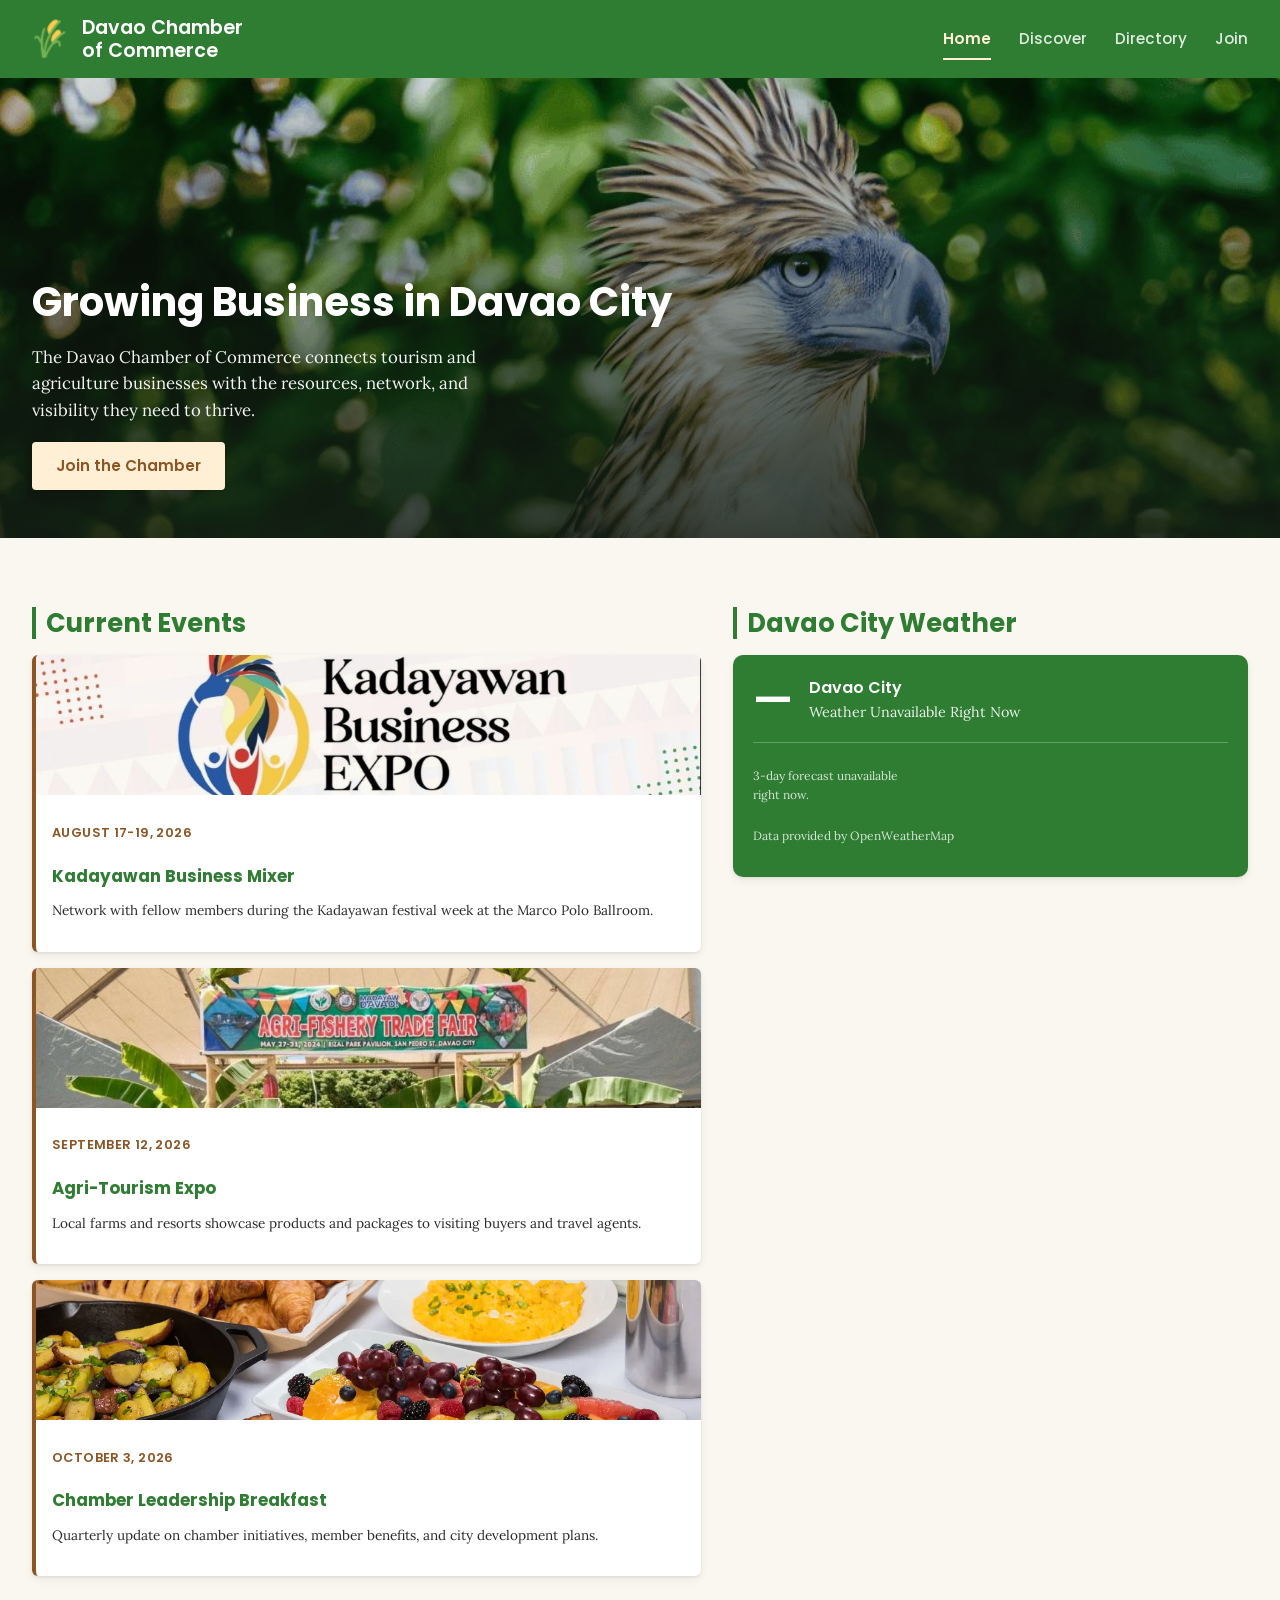
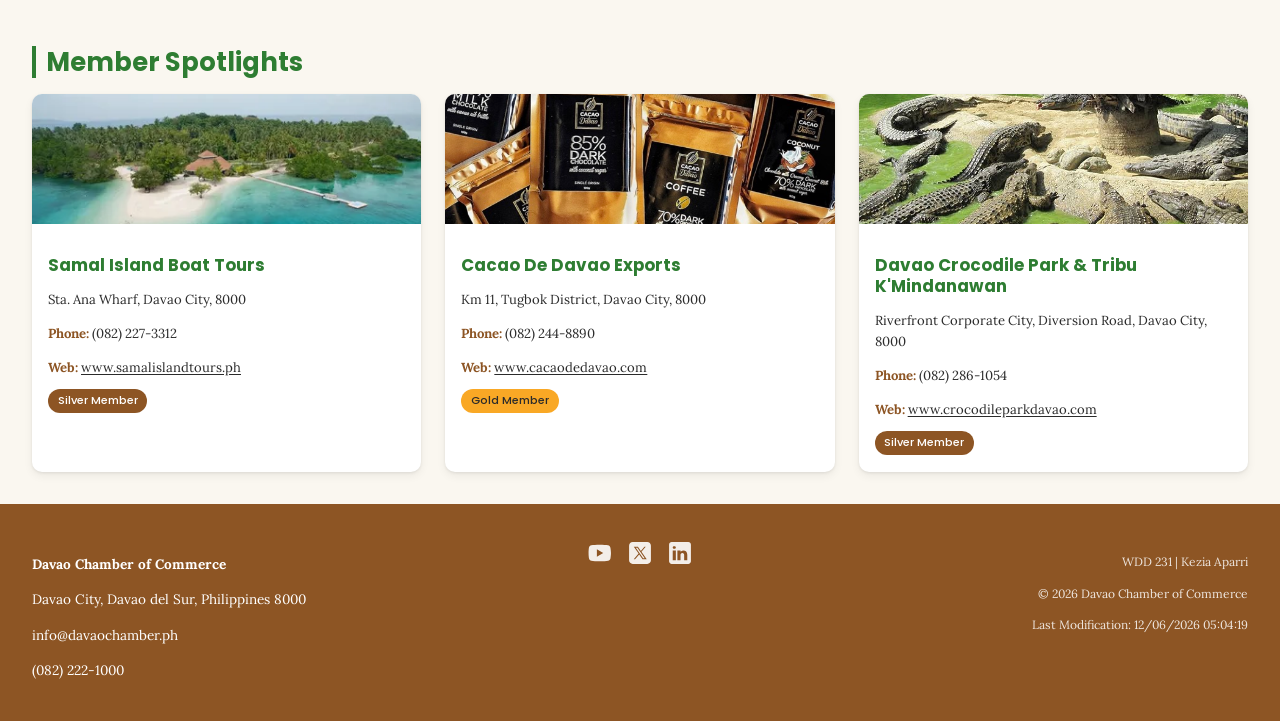
==== chamber/index.html @ 3b993218 "W03: Chamber Home Page" ====
<!DOCTYPE html>
<html lang="en">
<head>
  <meta charset="UTF-8">
  <meta name="viewport" content="width=device-width, initial-scale=1.0">
  <title>Home | Davao Chamber of Commerce</title>
  <meta name="description" content="Official home page of the Davao Chamber of Commerce — connecting tourism and agriculture businesses in Davao City, Philippines.">
  <meta name="author" content="Kezia Aparri">

  <meta property="og:title" content="Davao Chamber of Commerce">
  <meta property="og:description" content="Connecting tourism and agriculture businesses in Davao City, Philippines.">
  <meta property="og:image" content="https://kezzzzzqwqw.github.io/wdd231/chamber/images/hero-davao.jpg">
  <meta property="og:url" content="https://kezzzzzqwqw.github.io/wdd231/chamber/index.html">

  <link rel="preconnect" href="https://fonts.googleapis.com">
  <link rel="preconnect" href="https://fonts.gstatic.com" crossorigin>
  <link href="https://fonts.googleapis.com/css2?family=Lora:ital,wght@0,400..700;1,400..700&family=Poppins:wght@400;500;600&display=swap" rel="stylesheet">

  <link rel="icon" href="images/logo.png" type="image/svg+xml">

  <link rel="stylesheet" href="styles/normalize.css">
  <link rel="stylesheet" href="styles/base.css">
  <link rel="stylesheet" href="styles/larger.css">

  <script src="scripts/navigation.js" defer></script>
  <script src="scripts/weather.js" defer></script>
  <script src="scripts/spotlights.js" defer></script>

</head>
<body>

  <header class="site-header">
    <div class="brand">
      <img src="images/logo.png" alt="Davao Chamber of Commerce logo" class="logo">
      <span class="brand-name">Davao Chamber<br>of Commerce</span>
    </div>

    <button class="menu-toggle" id="menuToggle" aria-label="Open menu" aria-expanded="false">
      <span></span><span></span><span></span>
    </button>

    <nav class="main-nav" id="mainNav">
      <ul>
        <li><a href="index.html" class="current" aria-current="page">Home</a></li>
        <li><a href="discover.html">Discover</a></li>
        <li><a href="directory.html">Directory</a></li>
        <li><a href="join.html">Join</a></li>
      </ul>
    </nav>
  </header>

  <main class="home-main">

    <!-- Hero -->
    <section class="hero">
      <img src="images/davao.jpg" alt="Philippine Eagle">
      <div class="hero-content">
        <h1>Growing Business in Davao City</h1>
        <p>The Davao Chamber of Commerce connects tourism and agriculture businesses with the resources, network, and visibility they need to thrive.</p>
        <a href="join.html" class="cta-button">Join the Chamber</a>
      </div>
    </section>

    <div class="events-weather-wrap home-section">

      <!-- Current events -->
      <section class="events-section">
        <h2>Current Events</h2>
        <div class="events-list">

          <article class="event-card">
            <img src="images/kadayawan-expo.jpg" alt="Guests networking at a Kadayawan festival business mixer" loading="lazy">
            <div class="event-card-body">
              <span class="event-date">August 17-19, 2026</span>
              <h3>Kadayawan Business Mixer</h3>
              <p>Network with fellow members during the Kadayawan festival week at the Marco Polo Ballroom.</p>
            </div>
          </article>

          <article class="event-card">
            <img src="images/agri-expo.jpg" alt="Exhibit booths at the Davao agri-tourism expo" loading="lazy">
            <div class="event-card-body">
              <span class="event-date">September 12, 2026</span>
              <h3>Agri-Tourism Expo</h3>
              <p>Local farms and resorts showcase products and packages to visiting buyers and travel agents.</p>
            </div>
          </article>

          <article class="event-card">
            <img src="images/chamber-breakfast.webp" alt="Chamber members at a leadership breakfast meeting" loading="lazy">
            <div class="event-card-body">
              <span class="event-date">October 3, 2026</span>
              <h3>Chamber Leadership Breakfast</h3>
              <p>Quarterly update on chamber initiatives, member benefits, and city development plans.</p>
            </div>
          </article>

        </div>
      </section>

      <!-- Weather -->
      <section class="weather-section">
        <h2>Davao City Weather</h2>
        <div class="weather-card">
          <div class="weather-current">
            <span class="temp" id="currentTemp">—</span>
            <div class="desc-block">
              <span class="location" id="currentLocation">Davao City</span>
              <span class="description" id="currentDesc">Loading current conditions…</span>
            </div>
          </div>

          <div class="forecast-list" id="forecastList">
            <p class="weather-note">Loading 3-day forecast…</p>
          </div>

          <p class="weather-note">Data provided by OpenWeatherMap</p>
        </div>
      </section>

    </div>

    <!-- Spotlights -->
    <section class="home-section spotlights-section">
      <h2>Member Spotlights</h2>
      <div class="spotlights-grid" id="spotlights">
        <p class="loading-message">Loading member spotlights…</p>
      </div>
    </section>

  </main>

  <footer class="site-footer">
    <div class="footer-contact">
      <p><strong>Davao Chamber of Commerce</strong></p>
      <p>Davao City, Davao del Sur, Philippines 8000</p>
      <p>info@davaochamber.ph</p>
      <p>(082) 222-1000</p>
    </div>

    <div class="footer-social">
      <a href="https://youtube.com" aria-label="YouTube"><img src="images/youtube.svg" alt="YouTube"></a>
      <a href="https://twitter.com" aria-label="Twitter/X"><img src="images/twitter.svg" alt="Twitter"></a>
      <a href="https://linkedin.com" aria-label="LinkedIn"><img src="images/linkedin.svg" alt="LinkedIn"></a>
    </div>

    <div class="footer-meta">
      <p>WDD 231 | Kezia Aparri</p>
      <p>&copy; <span id="year"></span> Davao Chamber of Commerce</p>
      <p>Last Modification: <span id="lastModified"></span></p>
    </div>
  </footer>

</body>
</html>
---- chamber/styles/base.css ----
/* =========================================
   Davao Chamber of Commerce — base.css
   Mobile-first base styles (320px and up)
   ========================================= */

/* ---------- Design tokens ---------- */
:root {
  --color-primary: #2E7D32;
  --color-primary-dark: #347739;
  --color-secondary: #ffefd5;
  --color-bg: #FAF7F0;
  --color-text: #2B2B2B;
  --color-accent: #8D5524;
  --color-card-bg: #FFFFFF;

  --color-badge-member: #6D6D6D;
  --color-badge-silver: #8D5524;
  --color-badge-gold: #F9A825;

  --font-heading: "Poppins", sans-serif;
  --font-body: "Lora", serif;

  --radius-sm: 4px;
  --radius-md: 6px;
  --radius-lg: 10px;

  --shadow-card: 0 1px 3px rgba(0, 0, 0, 0.08), 0 4px 10px rgba(0, 0, 0, 0.06);
  --shadow-card-hover: 0 2px 6px rgba(0, 0, 0, 0.10), 0 8px 20px rgba(0, 0, 0, 0.10);

  --container-padding: 1rem;
}

/* ---------- Reset (defensive — works even if normalize.css fails to load) ---------- */
* { box-sizing: border-box; }

ul { list-style: none; margin: 0; padding: 0; }

a { text-decoration: none; color: inherit; }

button { font: inherit; cursor: pointer; border: none; background: none; }

/* ---------- Base ---------- */
body {
  font-family: var(--font-body);
  background-color: var(--color-bg);
  color: var(--color-text);
  line-height: 1.6;
}

h1, h2, h3 {
  font-family: var(--font-heading);
  color: var(--color-primary);
  line-height: 1.25;
}

a:focus-visible,
button:focus-visible {
  outline: 2px solid var(--color-secondary);
  outline-offset: 2px;
}

.visually-hidden {
  position: absolute;
  width: 1px;
  height: 1px;
  overflow: hidden;
  clip: rect(0 0 0 0);
  white-space: nowrap;
}

/* ---------- Header (shared across all pages) ---------- */
.site-header {
  display: flex;
  align-items: center;
  justify-content: space-between;
  flex-wrap: wrap;
  padding: 0.75rem 1rem;
  background-color: var(--color-primary);
}

.brand {
  display: flex;
  align-items: center;
  gap: 0.6rem;
}

.logo {
  width: 40px;
  height: 40px;
}

.brand-name {
  font-family: var(--font-heading);
  font-weight: 600;
  font-size: 0.95rem;
  line-height: 1.2;
  color: #fff;
}

/* Hamburger menu button */
.menu-toggle {
  display: flex;
  flex-direction: column;
  justify-content: center;
  gap: 5px;
  width: 28px;
  height: 28px;
}

.menu-toggle span {
  display: block;
  height: 2px;
  border-radius: 2px;
  background-color: #fff;
}

/* Mobile nav (hidden until toggled open) */
.main-nav {
  display: none;
  order: 3;
  width: 100%;
}

.main-nav.open {
  display: block;
}

.main-nav ul {
  display: flex;
  flex-direction: column;
  margin-top: 0.75rem;
  border-top: 1px solid rgba(255, 255, 255, 0.18);
}

.main-nav a {
  display: block;
  padding: 0.8rem 0.25rem;
  font-family: var(--font-heading);
  font-size: 0.95rem;
  font-weight: 500;
  color: rgba(255, 255, 255, 0.85);
  border-bottom: 1px solid rgba(255, 255, 255, 0.1);
  transition: color 0.15s ease;
}

.main-nav a:hover {
  color: #fff;
}

.main-nav a.current {
  font-weight: 600;
  color: var(--color-secondary);
}

/* ---------- Directory page header ---------- */
.directory-header {
  padding: 1.5rem 1rem 0.75rem;
}

.directory-header h1 {
  margin-bottom: 0.85rem;
  font-size: 1.6rem;
}

.view-toggle {
  display: flex;
  gap: 0.5rem;
}

.view-btn {
  padding: 0.45rem 1.1rem;
  border: 2px solid var(--color-primary);
  border-radius: var(--radius-sm);
  font-family: var(--font-heading);
  font-weight: 500;
  font-size: 0.85rem;
  color: var(--color-primary);
  background-color: var(--color-card-bg);
  transition: background-color 0.15s ease, color 0.15s ease;
}

.view-btn:hover {
  background-color: var(--color-primary);
  color: #fff;
}

.view-btn.active {
  color: #fff;
  background-color: var(--color-primary);
}

/* ---------- Directory grid + cards ---------- */
.directory {
  display: grid;
  grid-template-columns: 1fr;
  gap: 1.25rem;
  padding: 0.5rem 1rem 1.5rem;
}

.loading-message {
  font-style: italic;
  opacity: 0.7;
}

.member-card {
  display: flex;
  flex-direction: column;
  overflow: hidden;
  border-radius: var(--radius-lg);
  background-color: var(--color-card-bg);
  box-shadow: var(--shadow-card);
  transition: box-shadow 0.2s ease, transform 0.2s ease;
}

.member-card:hover {
  box-shadow: var(--shadow-card-hover);
  transform: translateY(-2px);
}

.list-view .member-card {
  flex-direction: row;
  align-items: center;
}

.member-card-header {
  padding: 0.7rem 0.9rem;
  color: #fff;
  background-color: var(--color-primary);
}

.list-view .member-card-header {
  flex: 0 0 40%;
  align-self: stretch;
  display: flex;
  flex-direction: column;
  justify-content: center;
}

.member-card-header h2 {
  margin-bottom: 0.2rem;
  font-size: 1rem;
  color: #fff;
}

.member-tagline {
  font-size: 0.8rem;
  opacity: 0.9;
}

.member-card-body {
  display: flex;
  align-items: flex-start;
  gap: 0.85rem;
  padding: 0.85rem 0.9rem;
}

.member-card-body img {
  flex-shrink: 0;
  width: 72px;
  height: 72px;
  object-fit: cover;
  border-radius: var(--radius-md);
}

.member-details p {
  margin-bottom: 0.25rem;
  font-size: 0.8rem;
}

.member-details strong {
  color: var(--color-accent);
}

.member-details a {
  text-decoration: underline;
  text-underline-offset: 2px;
}

/* Membership badges */
.badge {
  display: inline-block;
  margin-top: 0.4rem;
  padding: 0.2rem 0.6rem;
  border-radius: 999px;
  font-family: var(--font-heading);
  font-weight: 500;
  font-size: 0.7rem;
  color: #fff;
}

.badge-1 { background-color: var(--color-badge-member); }
.badge-2 { background-color: var(--color-badge-silver); }
.badge-3 { background-color: var(--color-badge-gold); color: var(--color-text); }

/* =========================================
   Home page — mobile-first
   ========================================= */

.home-main {
  display: flex;
  flex-direction: column;
  gap: 2.25rem;
  padding-bottom: 2rem;
}

/* ---------- Hero ---------- */
.hero {
  position: relative;
  display: flex;
  align-items: flex-end;
  min-height: 340px;
  color: #fff;
  overflow: hidden;
}

.hero img {
  position: absolute;
  inset: 0;
  width: 100%;
  height: 100%;
  object-fit: cover;
  z-index: 0;
}

.hero::after {
  content: "";
  position: absolute;
  inset: 0;
  background: linear-gradient(180deg, rgba(20, 40, 20, 0.15) 0%, rgba(20, 30, 20, 0.85) 100%);
  z-index: 1;
}

.hero-content {
  position: relative;
  z-index: 2;
  padding: 1.5rem 1rem 2rem;
}

.hero-content h1 {
  color: #fff;
  font-size: 1.75rem;
  margin-bottom: 0.5rem;
}

.hero-content p {
  max-width: 40ch;
  margin-bottom: 1.1rem;
  font-size: 0.95rem;
  opacity: 0.95;
}

.cta-button {
  display: inline-block;
  padding: 0.75rem 1.5rem;
  border-radius: var(--radius-sm);
  background-color: var(--color-secondary);
  color: var(--color-accent);
  font-family: var(--font-heading);
  font-weight: 600;
  font-size: 0.95rem;
  box-shadow: var(--shadow-card);
  transition: transform 0.15s ease, box-shadow 0.15s ease;
}

.cta-button:hover {
  transform: translateY(-2px);
  box-shadow: var(--shadow-card-hover);
}

/* ---------- Shared section styling ---------- */
.home-section {
  padding: 0 1rem;
}

.home-section h2 {
  margin-bottom: 1rem;
  font-size: 1.35rem;
  border-left: 4px solid var(--color-primary);
  padding-left: 0.6rem;
}

/* ---------- Current events ---------- */
.events-list {
  display: flex;
  flex-direction: column;
  gap: 1rem;
}

.event-card {
  overflow: hidden;
  border-radius: var(--radius-md);
  background-color: var(--color-card-bg);
  box-shadow: var(--shadow-card);
  border-left: 4px solid var(--color-accent);
  transition: box-shadow 0.2s ease, transform 0.2s ease;
}

.event-card:hover {
  box-shadow: var(--shadow-card-hover);
  transform: translateY(-2px);
}

.event-card img {
  width: 100%;
  height: 140px;
  object-fit: cover;
}

.event-card-body {
  padding: 1rem;
}

.event-card .event-date {
  display: inline-block;
  margin-bottom: 0.35rem;
  font-family: var(--font-heading);
  font-weight: 600;
  font-size: 0.8rem;
  color: var(--color-accent);
  text-transform: uppercase;
  letter-spacing: 0.03em;
}

.event-card h3 {
  margin-bottom: 0.3rem;
  font-size: 1.05rem;
}

.event-card p {
  font-size: 0.85rem;
}

/* ---------- Weather ---------- */
.weather-card {
  padding: 1.25rem;
  border-radius: var(--radius-lg);
  background-color: var(--color-primary);
  color: #fff;
  box-shadow: var(--shadow-card);
}

.weather-current {
  display: flex;
  align-items: center;
  gap: 1rem;
  margin-bottom: 1.1rem;
}

.weather-current .temp {
  font-family: var(--font-heading);
  font-size: 2.75rem;
  font-weight: 600;
  line-height: 1;
}

.weather-current .desc-block {
  display: flex;
  flex-direction: column;
}

.weather-current .location {
  font-family: var(--font-heading);
  font-weight: 600;
  font-size: 1rem;
}

.weather-current .description {
  font-size: 0.9rem;
  text-transform: capitalize;
  opacity: 0.9;
}

.forecast-list {
  display: grid;
  grid-template-columns: repeat(3, 1fr);
  gap: 0.6rem;
  padding-top: 0.85rem;
  border-top: 1px solid rgba(255, 255, 255, 0.25);
}

.forecast-day {
  display: flex;
  flex-direction: column;
  align-items: center;
  gap: 0.15rem;
  padding: 0.5rem 0.25rem;
  border-radius: var(--radius-sm);
  background-color: rgba(255, 255, 255, 0.12);
  text-align: center;
}

.forecast-day .day-label {
  font-family: var(--font-heading);
  font-weight: 600;
  font-size: 0.75rem;
  text-transform: uppercase;
}

.forecast-day .day-temp {
  font-size: 0.95rem;
}

.weather-note {
  margin-top: 0.6rem;
  font-size: 0.75rem;
  opacity: 0.8;
}

/* ---------- Spotlights ---------- */
.spotlights-grid {
  display: grid;
  grid-template-columns: 1fr;
  gap: 1.1rem;
}

.spotlight-card {
  display: flex;
  flex-direction: column;
  overflow: hidden;
  border-radius: var(--radius-lg);
  background-color: var(--color-card-bg);
  box-shadow: var(--shadow-card);
  transition: box-shadow 0.2s ease, transform 0.2s ease;
}

.spotlight-card:hover {
  box-shadow: var(--shadow-card-hover);
  transform: translateY(-2px);
}

.spotlight-card img {
  width: 100%;
  height: 130px;
  object-fit: cover;
}

.spotlight-body {
  padding: 0.9rem 1rem 1.1rem;
}

.spotlight-body h3 {
  margin-bottom: 0.3rem;
  font-size: 1.05rem;
}

.spotlight-body p {
  margin-bottom: 0.25rem;
  font-size: 0.82rem;
}

.spotlight-body strong {
  color: var(--color-accent);
}

.spotlight-body a {
  text-decoration: underline;
  text-underline-offset: 2px;
}

/* ---------- Footer (shared across all pages) ---------- */
.site-footer {
  display: flex;
  flex-wrap: wrap;
  gap: 1.5rem 2rem;
  padding: 1.75rem 1rem;
  color: #fff;
  background-color: var(--color-accent);
}

.site-footer > div {
  flex: 1 1 220px;
}

.site-footer p {
  margin-bottom: 0.2rem;
  font-size: 0.85rem;
}

.footer-social {
  display: flex;
  align-items: flex-start;
  justify-content: center;
  gap: 0.85rem;
}

.footer-social img {
  width: 26px;
  height: 26px;
  opacity: 0.9;
  transition: opacity 0.15s ease, transform 0.15s ease;
}

.footer-social a:hover img {
  opacity: 1;
  transform: translateY(-2px);
}

.footer-meta {
  text-align: right;
}

.footer-meta p {
  font-size: 0.75rem;
  opacity: 0.85;
}
---- chamber/styles/larger.css ----
/* =========================================
   Davao Chamber of Commerce — larger.css
   Styles for wider viewports (768px and up)
   ========================================= */

@media screen and (min-width: 768px) {

  .site-header {
    padding: 1rem 2rem;
  }

  .brand-name {
    font-size: 1.2rem;
  }

  .menu-toggle {
    display: none;
  }

  .main-nav {
    display: block;
    order: 2;
    width: auto;
  }

  .main-nav ul {
    flex-direction: row;
    align-items: center;
    gap: 1.75rem;
    margin-top: 0;
    border-top: none;
  }

  .main-nav a {
    padding: 0.3rem 0;
    font-size: 0.95rem;
    border-bottom: none;
    position: relative;
  }

  .main-nav a::after {
    content: "";
    position: absolute;
    left: 0;
    right: 0;
    bottom: -4px;
    height: 2px;
    background-color: var(--color-secondary);
    transform: scaleX(0);
    transform-origin: left;
    transition: transform 0.2s ease;
  }

  .main-nav a:hover::after,
  .main-nav a.current::after {
    transform: scaleX(1);
  }

  .directory-header {
    display: flex;
    align-items: center;
    justify-content: space-between;
    padding: 2.25rem 2rem 1rem;
  }

  .directory-header h1 {
    margin-bottom: 0;
    font-size: 2.1rem;
  }

  .directory {
    grid-template-columns: repeat(2, 1fr);
    gap: 1.5rem;
    padding: 0.5rem 2rem 2.5rem;
  }

  .member-card-body img {
    width: 96px;
    height: 96px;
  }

  .site-footer {
    flex-wrap: nowrap;
    align-items: flex-start;
    padding: 2.25rem 2rem;
  }

  .footer-social {
    justify-content: center;
  }

  /* ---------- Home page: tablet and up ---------- */

  .home-main {
    gap: 3rem;
  }

  .hero {
    min-height: 460px;
  }

  .hero-content {
    padding: 2.5rem 2rem 3rem;
    max-width: 720px;
  }

  .hero-content h1 {
    font-size: 2.5rem;
  }

  .hero-content p {
    max-width: 48ch;
    font-size: 1.05rem;
  }

  .home-section {
    padding: 0 2rem;
  }

  .home-section h2 {
    font-size: 1.6rem;
  }

  /* Current events + weather sit side by side on wider screens */
  .events-weather-wrap {
    display: grid;
    grid-template-columns: 1.3fr 1fr;
    gap: 2rem;
    align-items: start;
  }

  .events-weather-wrap .home-section {
    padding: 0;
  }

  .events-list {
    grid-template-columns: 1fr 1fr;
    display: grid;
  }

  .spotlights-grid {
    grid-template-columns: repeat(2, 1fr);
    gap: 1.5rem;
  }
}

@media screen and (min-width: 1024px) {

  .directory {
    grid-template-columns: repeat(3, 1fr);
  }

  .directory.list-view {
    grid-template-columns: 1fr;
  }

  .spotlights-grid {
    grid-template-columns: repeat(3, 1fr);
  }

  .events-list {
    grid-template-columns: 1fr;
  }
}

@media screen and (min-width: 1440px) {

  .directory {
    grid-template-columns: repeat(4, 1fr);
  }

  .directory.list-view {
    grid-template-columns: 1fr;
  }
}
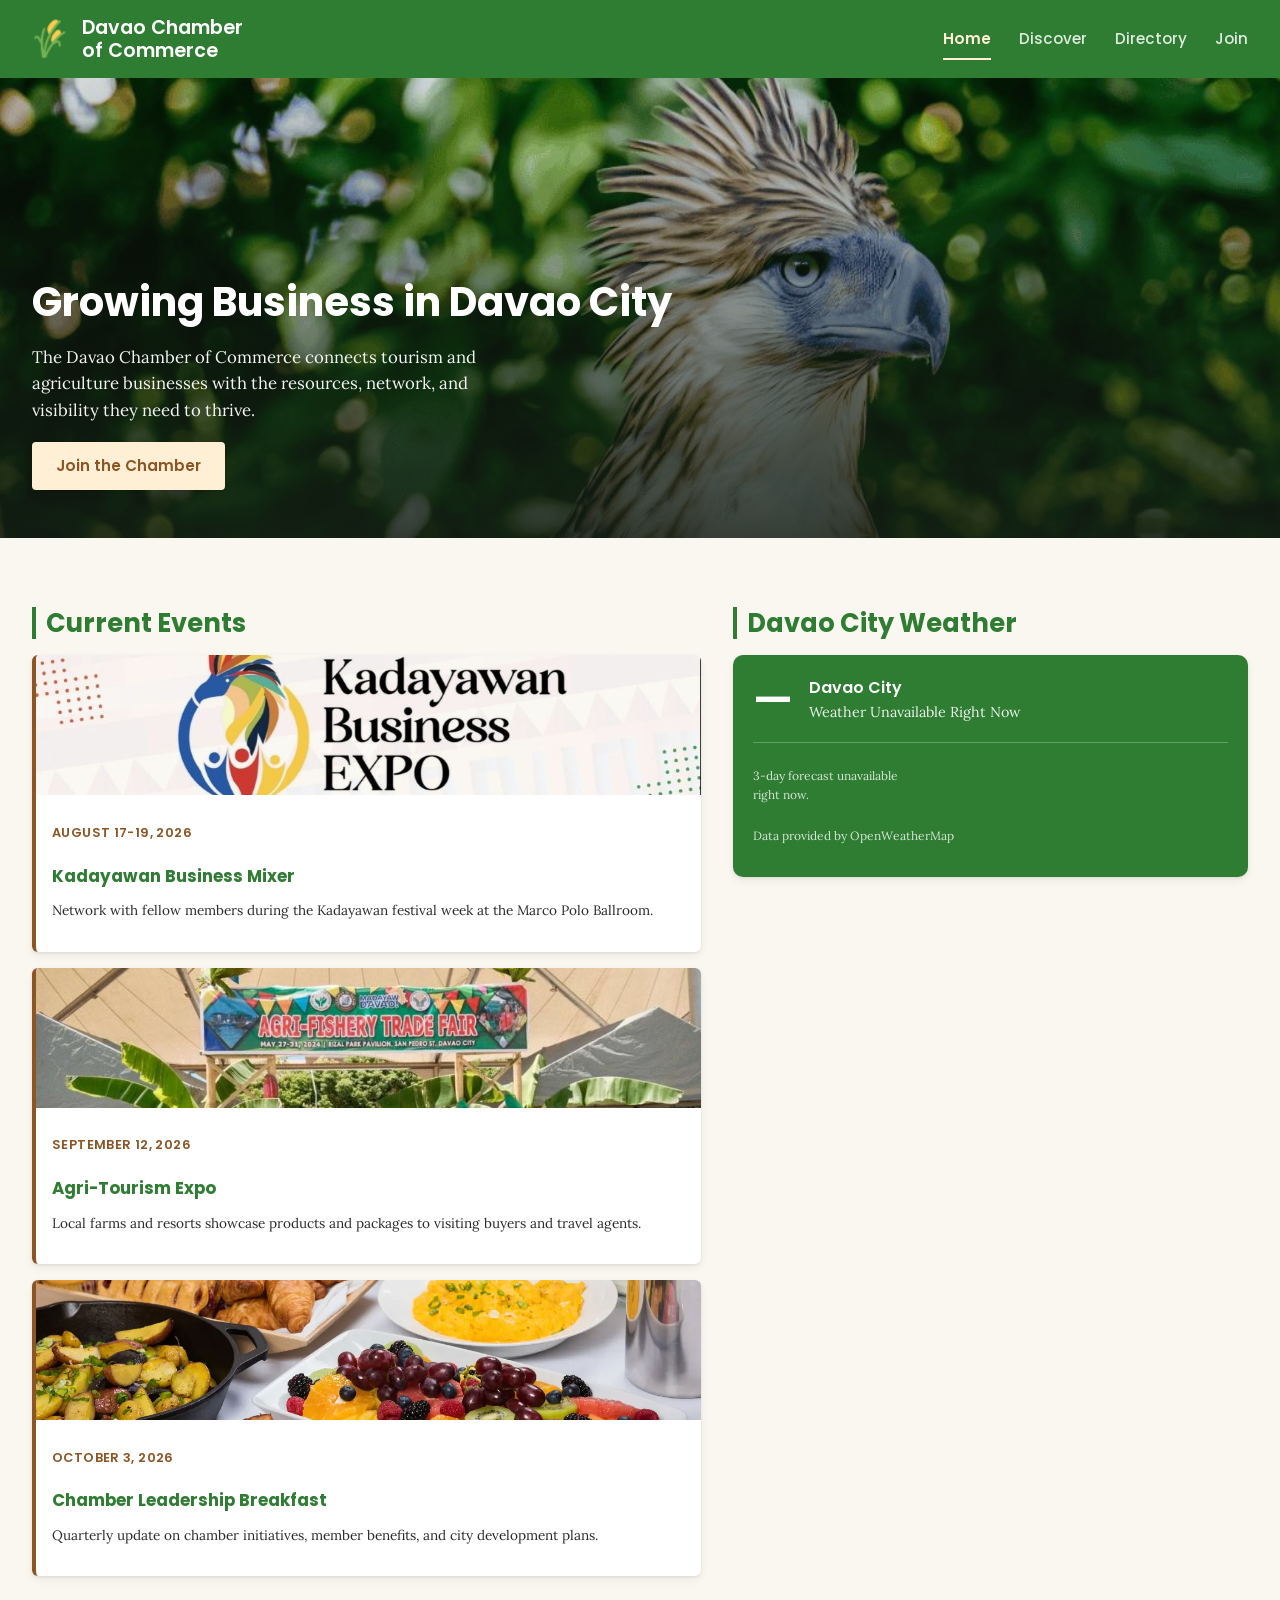
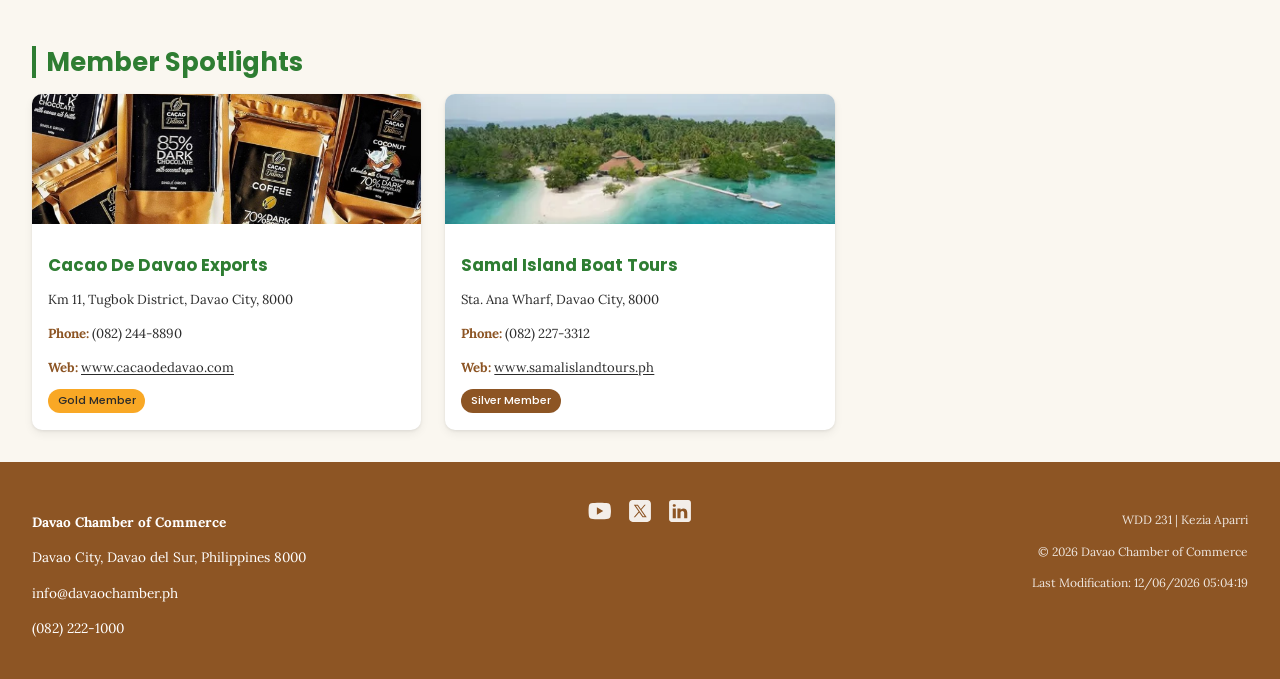
==== commit fc4126d0: "new attempt" ====
--- a/chamber/index.html
+++ b/chamber/index.html
@@ -87,7 +87,7 @@
           </article>
 
           <article class="event-card">
-            <img src="images/chamber-breakfast.webp" alt="Chamber members at a leadership breakfast meeting" loading="lazy">
+            <img src="images/chamber-breakfast.webp" alt="Chamber members at a leadership breakfast meeting." loading="lazy">
             <div class="event-card-body">
               <span class="event-date">October 3, 2026</span>
               <h3>Chamber Leadership Breakfast</h3>
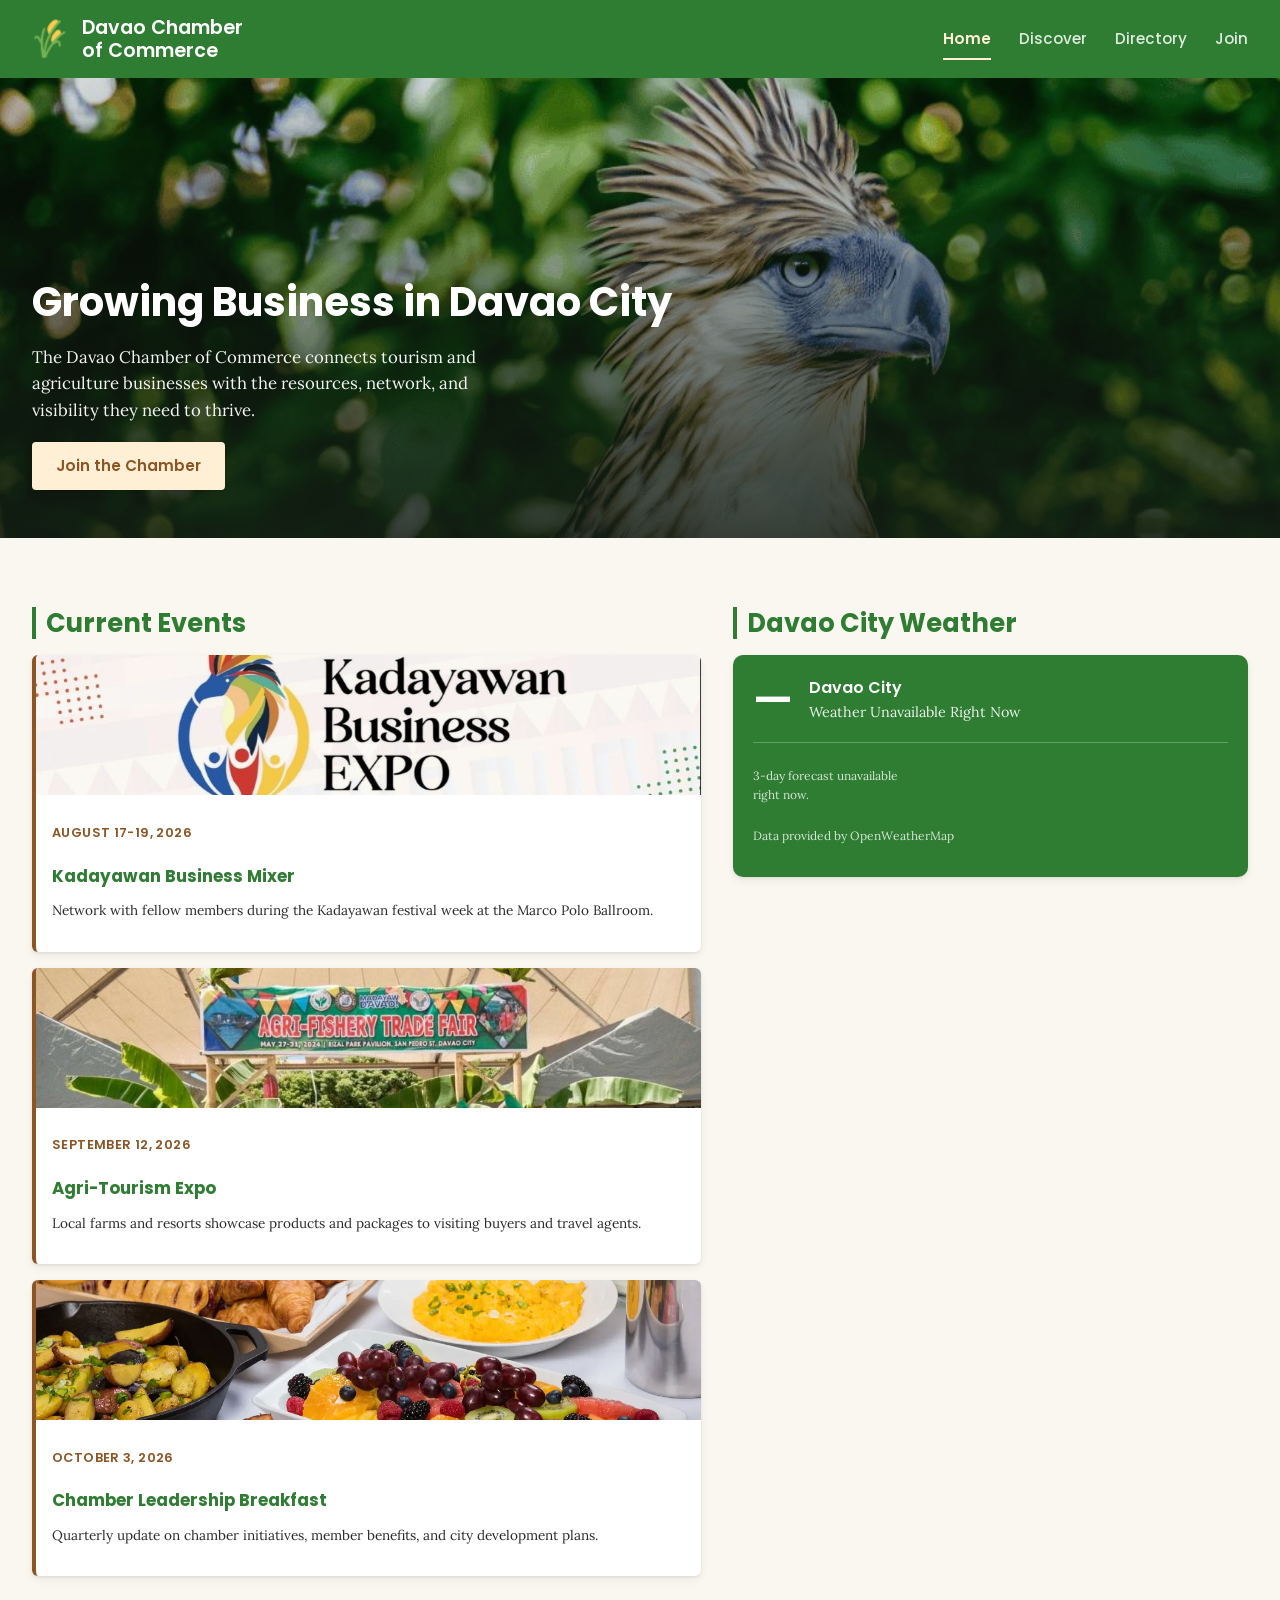
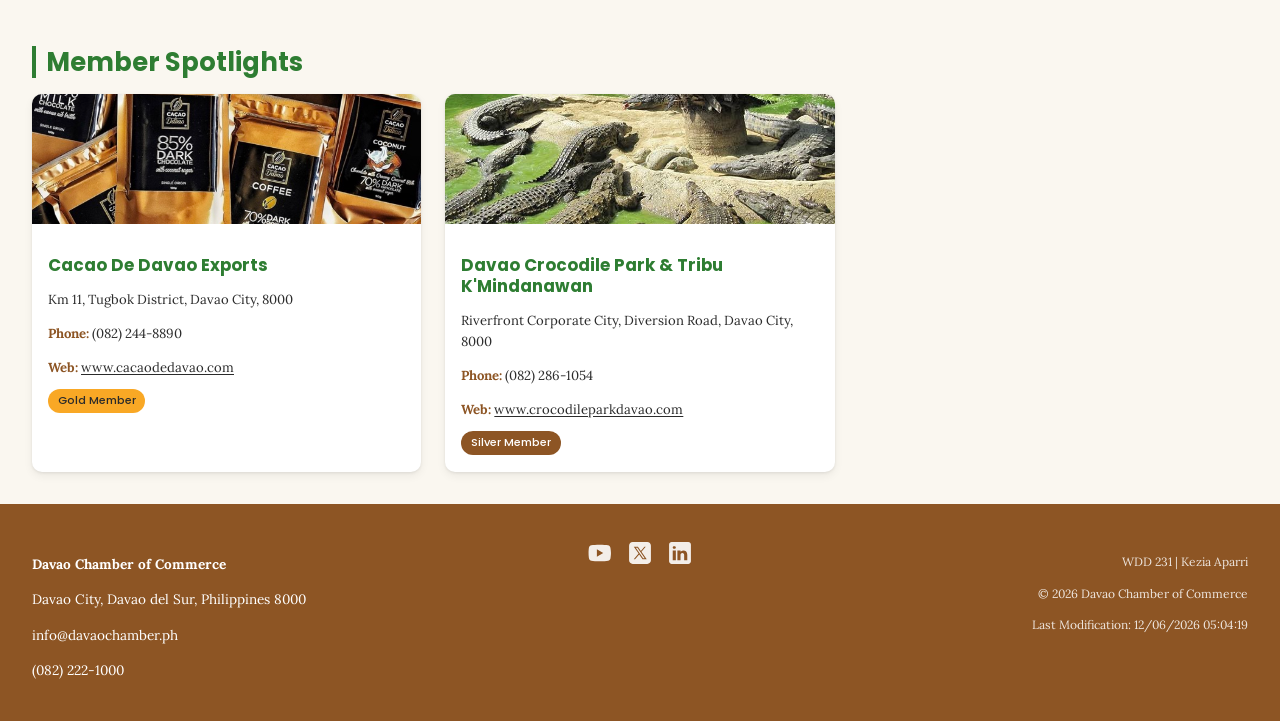
==== commit 170fa7fc: "new attempt" ====
--- a/chamber/index.html
+++ b/chamber/index.html
@@ -98,7 +98,6 @@
         </div>
       </section>
 
-      <!-- Weather -->
       <section class="weather-section">
         <h2>Davao City Weather</h2>
         <div class="weather-card">
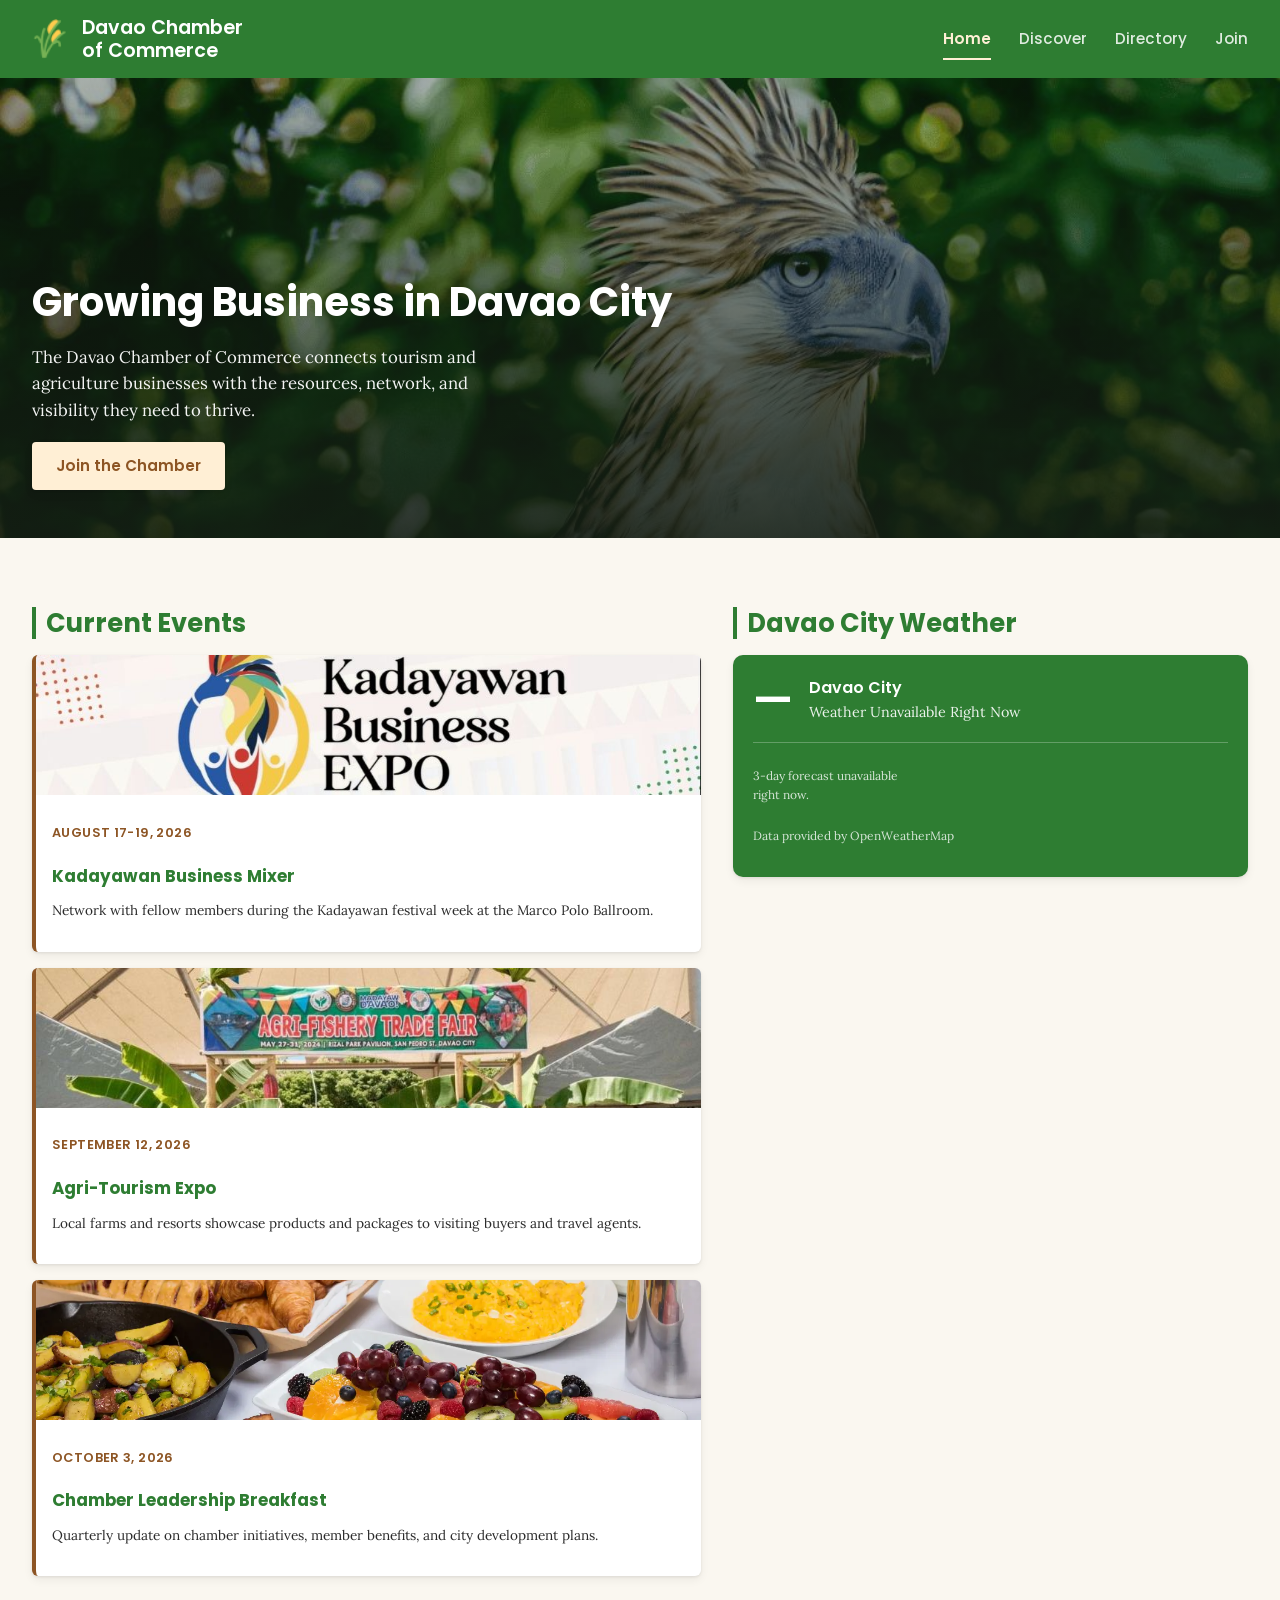
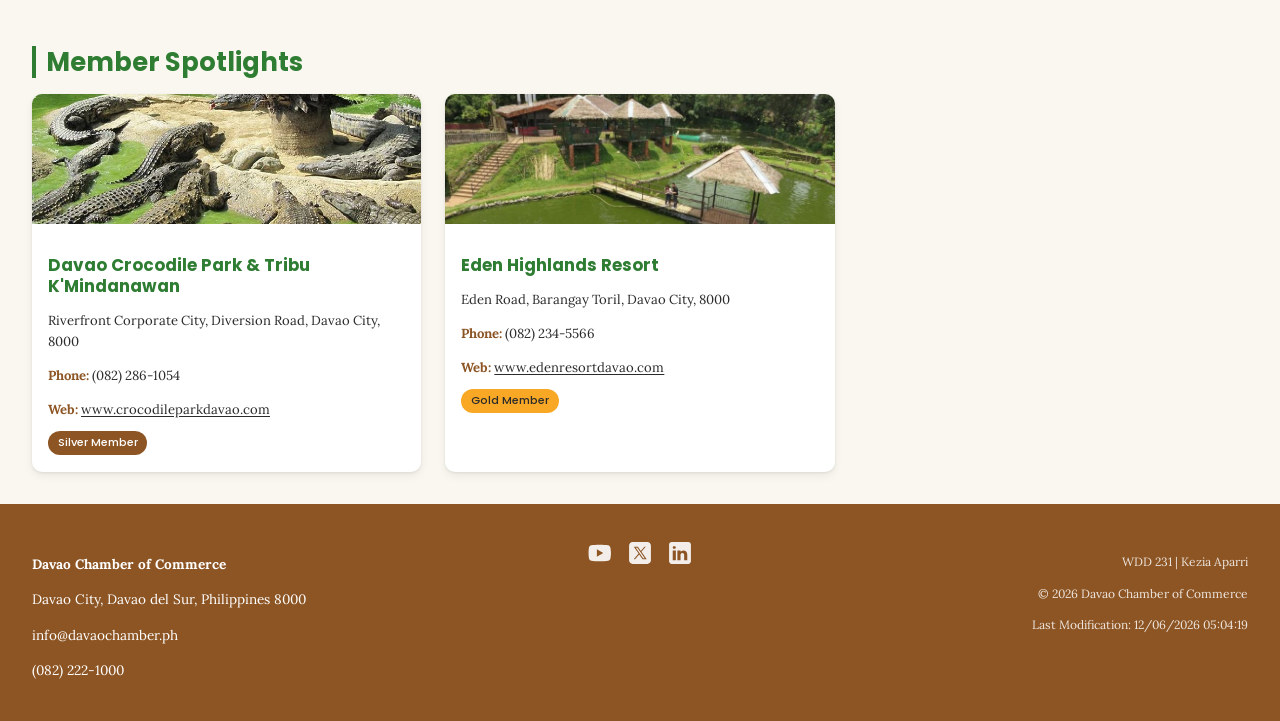
==== commit 9ae891f1: "update" ====
--- a/chamber/index.html
+++ b/chamber/index.html
@@ -9,7 +9,7 @@
 
   <meta property="og:title" content="Davao Chamber of Commerce">
   <meta property="og:description" content="Connecting tourism and agriculture businesses in Davao City, Philippines.">
-  <meta property="og:image" content="https://kezzzzzqwqw.github.io/wdd231/chamber/images/hero-davao.jpg">
+  <meta property="og:image" content="https://kezzzzzqwqw.github.io/wdd231/chamber/images/davao-tourism.jpg">
   <meta property="og:url" content="https://kezzzzzqwqw.github.io/wdd231/chamber/index.html">
 
   <link rel="preconnect" href="https://fonts.googleapis.com">
--- a/chamber/styles/base.css
+++ b/chamber/styles/base.css
@@ -68,6 +68,18 @@
   white-space: nowrap;
 }
 
+/* ---------- Reusable hover-lift pattern ----------
+   Consolidates the repeated hover box-shadow/transform
+   used by .member-card, .event-card, .spotlight-card */
+.hover-lift {
+  transition: box-shadow 0.2s ease, transform 0.2s ease;
+}
+
+.hover-lift:hover {
+  box-shadow: var(--shadow-card-hover);
+  transform: translateY(-2px);
+}
+
 /* ---------- Header (shared across all pages) ---------- */
 .site-header {
   display: flex;
@@ -209,12 +221,6 @@
   border-radius: var(--radius-lg);
   background-color: var(--color-card-bg);
   box-shadow: var(--shadow-card);
-  transition: box-shadow 0.2s ease, transform 0.2s ease;
-}
-
-.member-card:hover {
-  box-shadow: var(--shadow-card-hover);
-  transform: translateY(-2px);
 }
 
 .list-view .member-card {
@@ -311,6 +317,9 @@
   min-height: 340px;
   color: #fff;
   overflow: hidden;
+  /* Fallback so white text always has guaranteed contrast,
+     even before the image loads or if it fails to load */
+  background-color: var(--color-primary-dark);
 }
 
 .hero img {
@@ -326,7 +335,9 @@
   content: "";
   position: absolute;
   inset: 0;
-  background: linear-gradient(180deg, rgba(20, 40, 20, 0.15) 0%, rgba(20, 30, 20, 0.85) 100%);
+  /* Darkened gradient to guarantee WCAG AA contrast for white text
+     regardless of how light the underlying photo is */
+  background: linear-gradient(180deg, rgba(20, 40, 20, 0.35) 0%, rgba(20, 30, 20, 0.9) 100%);
   z-index: 1;
 }
 
@@ -392,12 +403,6 @@
   background-color: var(--color-card-bg);
   box-shadow: var(--shadow-card);
   border-left: 4px solid var(--color-accent);
-  transition: box-shadow 0.2s ease, transform 0.2s ease;
-}
-
-.event-card:hover {
-  box-shadow: var(--shadow-card-hover);
-  transform: translateY(-2px);
 }
 
 .event-card img {
@@ -520,12 +525,6 @@
   border-radius: var(--radius-lg);
   background-color: var(--color-card-bg);
   box-shadow: var(--shadow-card);
-  transition: box-shadow 0.2s ease, transform 0.2s ease;
-}
-
-.spotlight-card:hover {
-  box-shadow: var(--shadow-card-hover);
-  transform: translateY(-2px);
 }
 
 .spotlight-card img {
